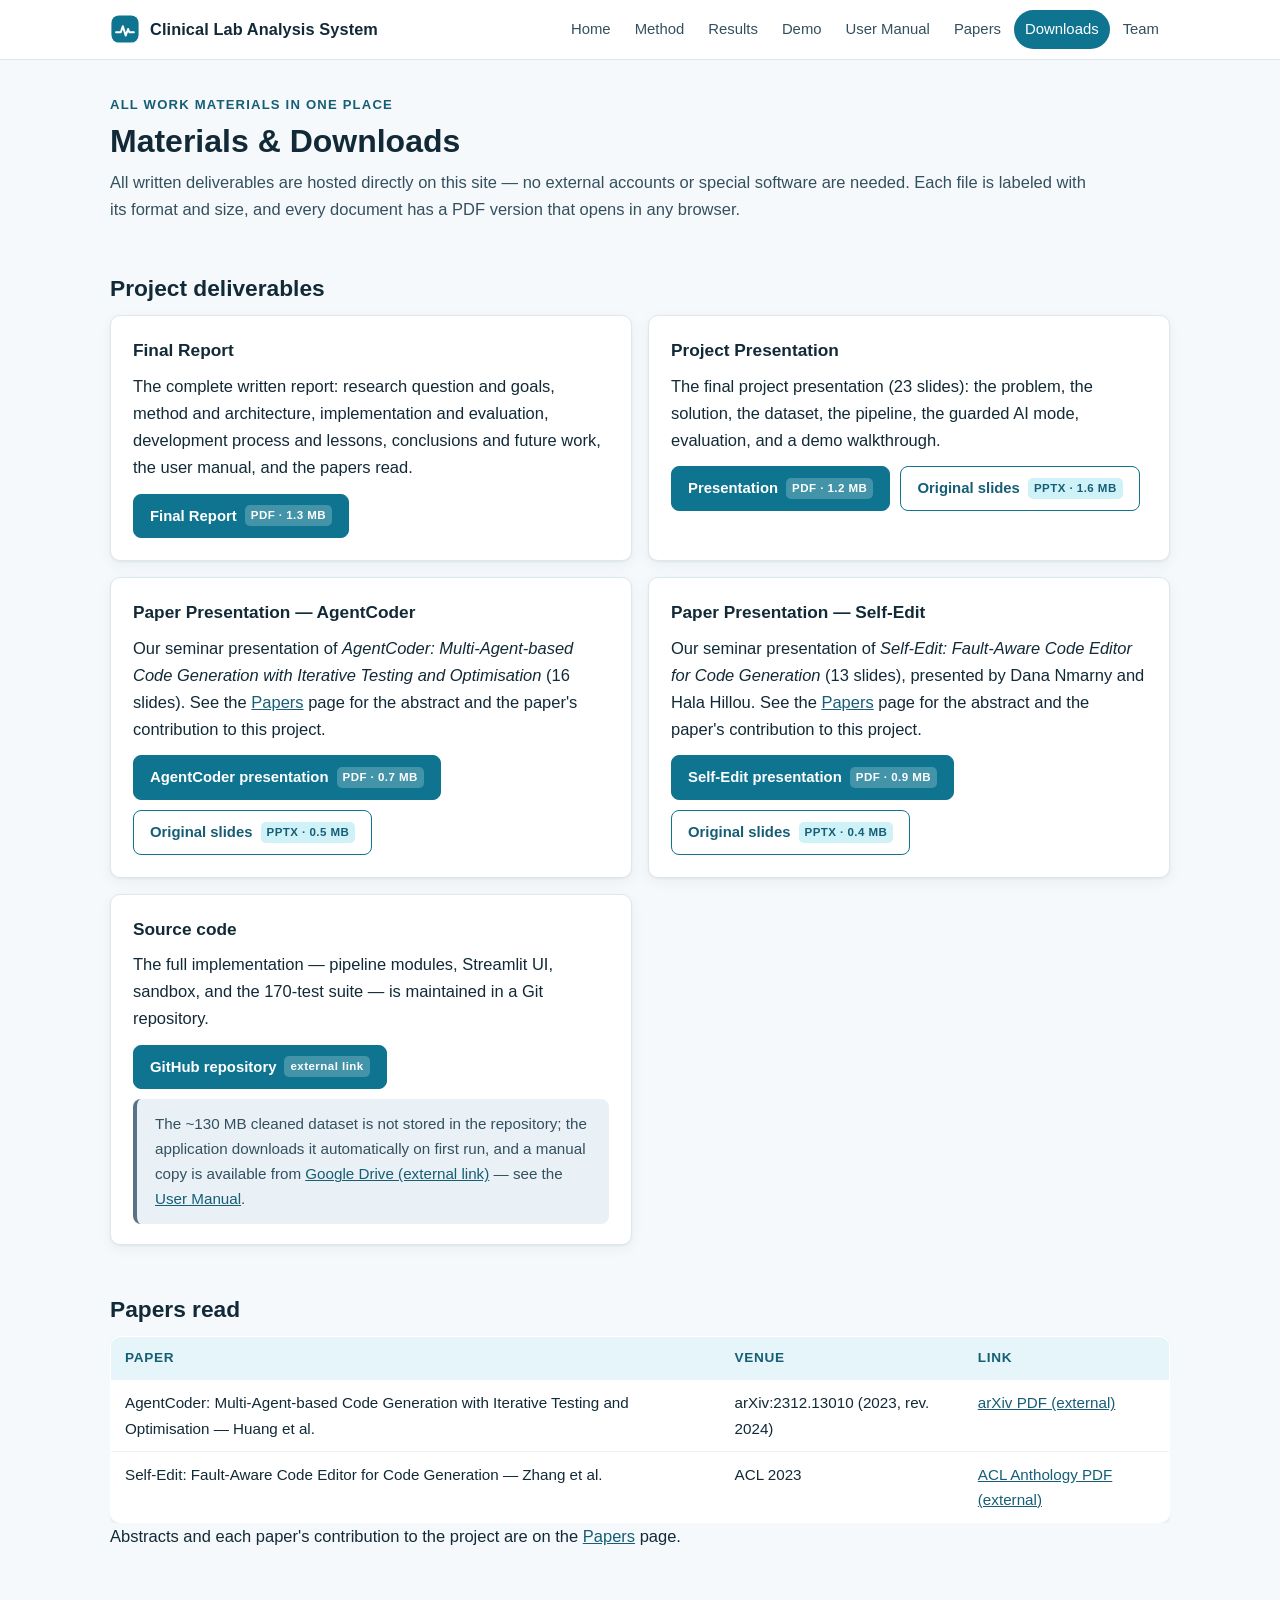
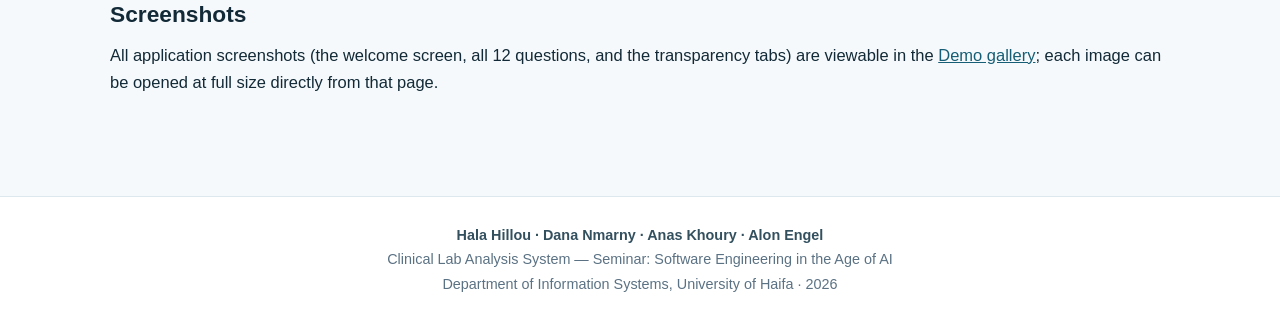
==== downloads.htm @ d929edc7 "Add the standalone course website for the Clinical Lab Analysis System 8 static pages (index.htm ent" ====
<!DOCTYPE html>
<html lang="en">
<head>
<meta charset="utf-8">
<meta name="viewport" content="width=device-width, initial-scale=1">
<title>Materials &amp; Downloads — Clinical Lab Analysis System</title>
<meta name="description" content="All project materials of the Clinical Lab Analysis System: the final report, all three presentations in PDF and PPTX, links to the papers, and the source-code repository.">
<link rel="icon" href="data:image/svg+xml,%3Csvg xmlns='http://www.w3.org/2000/svg' viewBox='0 0 32 32'%3E%3Crect x='1.5' y='1.5' width='29' height='29' rx='8' fill='%230e7490'/%3E%3Cpath d='M6.5 19.5h5l2.2-6.5 3 10 2.6-7 1.4 3.5h4.8' stroke='%23ffffff' stroke-width='2.1' stroke-linecap='round' stroke-linejoin='round' fill='none'/%3E%3C/svg%3E">
<link rel="stylesheet" href="assets/style.css">
</head>
<body>

<header class="site-header">
  <div class="header-inner">
    <a class="brand" href="index.htm" aria-label="Clinical Lab Analysis System — home">
      <svg width="30" height="30" viewBox="0 0 32 32" fill="none" aria-hidden="true">
        <rect x="1.5" y="1.5" width="29" height="29" rx="8" fill="#0e7490"/>
        <path d="M6.5 19.5h5l2.2-6.5 3 10 2.6-7 1.4 3.5h4.8" stroke="#ffffff" stroke-width="2.1" stroke-linecap="round" stroke-linejoin="round" fill="none"/>
      </svg>
      Clinical Lab Analysis System
    </a>
    <nav class="site-nav" aria-label="Main navigation">
      <a href="index.htm">Home</a>
      <a href="method.htm">Method</a>
      <a href="results.htm">Results</a>
      <a href="demo.htm">Demo</a>
      <a href="manual.htm">User Manual</a>
      <a href="papers.htm">Papers</a>
      <a href="downloads.htm" class="active">Downloads</a>
      <a href="team.htm">Team</a>
    </nav>
  </div>
</header>

<main>

  <section>
    <p class="kicker">All work materials in one place</p>
    <h1 class="page-title">Materials &amp; Downloads</h1>
    <p class="page-lead">All written deliverables are hosted directly on this site — no external accounts or special software are needed. Each file is labeled with its format and size, and every document has a PDF version that opens in any browser.</p>
  </section>

  <section>
    <h2>Project deliverables</h2>
    <div class="grid-2">
      <div class="card">
        <h3>Final Report</h3>
        <p>The complete written report: research question and goals, method and architecture, implementation and evaluation, development process and lessons, conclusions and future work, the user manual, and the papers read.</p>
        <div class="btn-row">
          <a class="btn" href="files/ClinicalLabAnalysisSystem_FinalReport.pdf">Final Report <span class="tag">PDF · 1.3 MB</span></a>
        </div>
      </div>
      <div class="card">
        <h3>Project Presentation</h3>
        <p>The final project presentation (23 slides): the problem, the solution, the dataset, the pipeline, the guarded AI mode, evaluation, and a demo walkthrough.</p>
        <div class="btn-row">
          <a class="btn" href="files/ClinicalLabAnalysisSystem_Presentation.pdf">Presentation <span class="tag">PDF · 1.2 MB</span></a>
          <a class="btn secondary" href="files/ClinicalLabAnalysisSystem_Presentation.pptx">Original slides <span class="tag">PPTX · 1.6 MB</span></a>
        </div>
      </div>
      <div class="card">
        <h3>Paper Presentation — AgentCoder</h3>
        <p>Our seminar presentation of <em>AgentCoder: Multi-Agent-based Code Generation with Iterative Testing and Optimisation</em> (16 slides). See the <a href="papers.htm">Papers</a> page for the abstract and the paper's contribution to this project.</p>
        <div class="btn-row">
          <a class="btn" href="files/AgentCoder_PaperPresentation.pdf">AgentCoder presentation <span class="tag">PDF · 0.7 MB</span></a>
          <a class="btn secondary" href="files/AgentCoder_PaperPresentation.pptx">Original slides <span class="tag">PPTX · 0.5 MB</span></a>
        </div>
      </div>
      <div class="card">
        <h3>Paper Presentation — Self-Edit</h3>
        <p>Our seminar presentation of <em>Self-Edit: Fault-Aware Code Editor for Code Generation</em> (13 slides), presented by Dana Nmarny and Hala Hillou. See the <a href="papers.htm">Papers</a> page for the abstract and the paper's contribution to this project.</p>
        <div class="btn-row">
          <a class="btn" href="files/SelfEdit_PaperPresentation.pdf">Self-Edit presentation <span class="tag">PDF · 0.9 MB</span></a>
          <a class="btn secondary" href="files/SelfEdit_PaperPresentation.pptx">Original slides <span class="tag">PPTX · 0.4 MB</span></a>
        </div>
      </div>
      <div class="card">
        <h3>Source code</h3>
        <p>The full implementation — pipeline modules, Streamlit UI, sandbox, and the 170-test suite — is maintained in a Git repository.</p>
        <div class="btn-row">
          <a class="btn" href="https://github.com/alonengel/seminar-project" target="_blank" rel="noopener">GitHub repository <span class="tag">external link</span></a>
        </div>
        <p style="margin-top:10px;" class="note">The ~130&nbsp;MB cleaned dataset is not stored in the repository; the application downloads it automatically on first run, and a manual copy is available from <a href="https://drive.google.com/file/d/1AwaAmPRDq_kqRmhaVAPwPAR4YpaEsElb/view" target="_blank" rel="noopener">Google Drive (external link)</a> — see the <a href="manual.htm">User Manual</a>.</p>
      </div>
    </div>
  </section>

  <section>
    <h2>Papers read</h2>
    <div class="table-wrap">
    <table class="data">
      <thead><tr><th scope="col">Paper</th><th scope="col">Venue</th><th scope="col">Link</th></tr></thead>
      <tbody>
        <tr>
          <td>AgentCoder: Multi-Agent-based Code Generation with Iterative Testing and Optimisation — Huang et al.</td>
          <td>arXiv:2312.13010 (2023, rev. 2024)</td>
          <td><a href="https://arxiv.org/pdf/2312.13010" target="_blank" rel="noopener">arXiv PDF (external)</a></td>
        </tr>
        <tr>
          <td>Self-Edit: Fault-Aware Code Editor for Code Generation — Zhang et al.</td>
          <td>ACL 2023</td>
          <td><a href="https://aclanthology.org/2023.acl-long.45.pdf" target="_blank" rel="noopener">ACL Anthology PDF (external)</a></td>
        </tr>
      </tbody>
    </table>
    </div>
    <p>Abstracts and each paper's contribution to the project are on the <a href="papers.htm">Papers</a> page.</p>
  </section>

  <section>
    <h2>Screenshots</h2>
    <p>All application screenshots (the welcome screen, all 12 questions, and the transparency tabs) are viewable in the <a href="demo.htm">Demo gallery</a>; each image can be opened at full size directly from that page.</p>
  </section>

</main>

<footer class="site-footer">
  <div><span class="names">Hala Hillou · Dana Nmarny · Anas Khoury · Alon Engel</span></div>
  <div>Clinical Lab Analysis System — Seminar: Software Engineering in the Age of AI</div>
  <div>Department of Information Systems, University of Haifa · 2026</div>
</footer>

</body>
</html>
---- assets/style.css ----
/* Clinical Lab Analysis System — course website
   Clean clinical light theme. Self-contained: system fonts only, no external requests. */

:root {
  --bg: #f6f9fb;
  --surface: #ffffff;
  --ink: #122a37;
  --ink-2: #33505f;
  --muted: #5b7284;
  --line: #dde7ee;
  --line-soft: #e9f1f6;
  --accent: #0e7490;        /* clinical teal-blue */
  --accent-strong: #155e75;
  --accent-soft: #e6f5f9;
  --accent-chip: #cff1f8;
  --good: #15803d;
  --good-soft: #eaf7ef;
  --warn: #b45309;
  --code-bg: #f1f5f9;
  --shadow: 0 1px 2px rgba(18, 42, 55, 0.06), 0 4px 14px rgba(18, 42, 55, 0.05);
  --radius: 10px;
}

* { box-sizing: border-box; }

html { scroll-behavior: smooth; }

body {
  margin: 0;
  background: var(--bg);
  color: var(--ink);
  font-family: -apple-system, BlinkMacSystemFont, "Segoe UI", Roboto, "Helvetica Neue", Arial, sans-serif;
  font-size: 16.5px;
  line-height: 1.65;
}

/* ---------- Header & navigation ---------- */

.site-header {
  position: sticky;
  top: 0;
  z-index: 50;
  background: rgba(255, 255, 255, 0.96);
  border-bottom: 1px solid var(--line);
  backdrop-filter: blur(6px);
}

.header-inner {
  max-width: 1100px;
  margin: 0 auto;
  padding: 10px 20px;
  display: flex;
  align-items: center;
  gap: 18px;
  flex-wrap: wrap;
}

.brand {
  display: flex;
  align-items: center;
  gap: 10px;
  text-decoration: none;
  color: var(--ink);
  font-weight: 700;
  font-size: 1.02rem;
  letter-spacing: 0.1px;
  white-space: nowrap;
}

.brand svg { flex: none; }

.site-nav {
  display: flex;
  flex-wrap: wrap;
  gap: 2px;
  margin-left: auto;
}

.site-nav a {
  text-decoration: none;
  color: var(--ink-2);
  font-size: 0.93rem;
  font-weight: 500;
  padding: 7px 11px;
  border-radius: 999px;
}

.site-nav a:hover { background: var(--accent-soft); color: var(--accent-strong); }

.site-nav a.active {
  background: var(--accent);
  color: #ffffff;
}

.site-nav a:focus-visible,
a:focus-visible,
button:focus-visible,
summary:focus-visible {
  outline: 3px solid var(--accent);
  outline-offset: 2px;
}

/* ---------- Layout ---------- */

main {
  max-width: 1100px;
  margin: 0 auto;
  padding: 34px 20px 56px;
}

section { margin: 0 0 44px; }

.page-title { margin: 6px 0 4px; font-size: 2rem; line-height: 1.25; }
.page-lead { color: var(--ink-2); max-width: 62rem; margin-top: 8px; }

.kicker {
  color: var(--accent-strong);
  font-weight: 700;
  font-size: 0.82rem;
  text-transform: uppercase;
  letter-spacing: 0.09em;
  margin: 0;
}

h2 {
  font-size: 1.42rem;
  line-height: 1.3;
  margin: 0 0 12px;
  padding-top: 6px;
}

h3 { font-size: 1.08rem; margin: 22px 0 8px; }

p { margin: 0 0 12px; }

ul, ol { margin: 0 0 14px; padding-left: 24px; }
li { margin-bottom: 6px; }

a { color: var(--accent-strong); }

hr.sep { border: 0; border-top: 1px solid var(--line); margin: 34px 0; }

/* ---------- Hero (home) ---------- */

.hero { padding: 12px 0 6px; }

.hero h1 {
  font-size: clamp(1.9rem, 4.4vw, 2.7rem);
  line-height: 1.16;
  margin: 10px 0 10px;
}

.hero .subtitle {
  font-size: 1.13rem;
  color: var(--ink-2);
  max-width: 56rem;
  margin: 0 0 14px;
}

.team-line { color: var(--ink-2); margin-bottom: 14px; }
.team-line strong { color: var(--ink); }

.chips { display: flex; flex-wrap: wrap; gap: 8px; margin: 4px 0 8px; padding: 0; list-style: none; }

.chip {
  background: var(--accent-chip);
  color: var(--accent-strong);
  border-radius: 999px;
  padding: 4px 12px;
  font-size: 0.84rem;
  font-weight: 600;
}

.chip.neutral { background: var(--line-soft); color: var(--ink-2); }

/* ---------- Callouts ---------- */

.callout {
  background: var(--accent-soft);
  border-left: 4px solid var(--accent);
  border-radius: 8px;
  padding: 16px 20px;
  margin: 18px 0;
}

.callout .label {
  font-size: 0.8rem;
  font-weight: 700;
  text-transform: uppercase;
  letter-spacing: 0.08em;
  color: var(--accent-strong);
  margin: 0 0 6px;
}

.callout p:last-child { margin-bottom: 0; }

.note {
  background: var(--line-soft);
  border-left: 4px solid var(--muted);
  border-radius: 8px;
  padding: 12px 18px;
  margin: 14px 0;
  color: var(--ink-2);
  font-size: 0.95rem;
}

/* ---------- Stat tiles ---------- */

.stats-row {
  display: grid;
  grid-template-columns: repeat(4, 1fr);
  gap: 14px;
  margin: 22px 0;
}

.stat {
  background: var(--surface);
  border: 1px solid var(--line);
  border-radius: var(--radius);
  box-shadow: var(--shadow);
  padding: 16px 18px;
}

.stat .value {
  font-size: 1.65rem;
  font-weight: 750;
  letter-spacing: -0.01em;
  color: var(--ink);
  line-height: 1.2;
}

.stat .label { color: var(--muted); font-size: 0.88rem; margin-top: 3px; }

/* ---------- Cards & grids ---------- */

.grid-2 { display: grid; grid-template-columns: 1fr 1fr; gap: 16px; }
.grid-3 { display: grid; grid-template-columns: repeat(3, 1fr); gap: 16px; }

.card {
  background: var(--surface);
  border: 1px solid var(--line);
  border-radius: var(--radius);
  box-shadow: var(--shadow);
  padding: 20px 22px;
}

.card h3 { margin-top: 0; }
.card p:last-child { margin-bottom: 0; }

a.card-link {
  display: block;
  text-decoration: none;
  color: inherit;
  transition: border-color 120ms ease, transform 120ms ease;
}

a.card-link:hover { border-color: var(--accent); transform: translateY(-2px); }

a.card-link .go { color: var(--accent-strong); font-weight: 600; font-size: 0.92rem; }

/* ---------- Buttons ---------- */

.btn-row { display: flex; flex-wrap: wrap; gap: 10px; margin: 12px 0 2px; }

.btn {
  display: inline-flex;
  align-items: center;
  gap: 8px;
  background: var(--accent);
  color: #ffffff;
  text-decoration: none;
  font-weight: 600;
  font-size: 0.93rem;
  padding: 9px 16px;
  border-radius: 8px;
  border: 1px solid var(--accent);
}

.btn:hover { background: var(--accent-strong); border-color: var(--accent-strong); }

.btn.secondary {
  background: var(--surface);
  color: var(--accent-strong);
  border: 1px solid var(--accent);
}

.btn.secondary:hover { background: var(--accent-soft); }

.btn .tag {
  background: rgba(255, 255, 255, 0.22);
  border-radius: 5px;
  font-size: 0.72rem;
  font-weight: 700;
  padding: 1px 6px;
  letter-spacing: 0.04em;
}

.btn.secondary .tag { background: var(--accent-chip); color: var(--accent-strong); }

/* ---------- Figures & gallery ---------- */

figure {
  margin: 18px 0;
  background: var(--surface);
  border: 1px solid var(--line);
  border-radius: var(--radius);
  box-shadow: var(--shadow);
  padding: 12px;
}

figure img {
  display: block;
  width: 100%;
  height: auto;
  border-radius: 6px;
  border: 1px solid var(--line-soft);
}

figcaption {
  color: var(--muted);
  font-size: 0.9rem;
  padding: 10px 4px 2px;
  line-height: 1.5;
}

figcaption strong { color: var(--ink-2); }

.gallery { display: grid; grid-template-columns: 1fr 1fr; gap: 16px; }
.gallery figure { margin: 0; }

/* ---------- Tables ---------- */

.table-wrap { overflow-x: auto; }

table.data {
  width: 100%;
  border-collapse: collapse;
  background: var(--surface);
  border: 1px solid var(--line);
  border-radius: var(--radius);
  box-shadow: var(--shadow);
  overflow: hidden;
  font-size: 0.95rem;
}

table.data th, table.data td {
  text-align: left;
  padding: 10px 14px;
  border-bottom: 1px solid var(--line-soft);
  vertical-align: top;
}

table.data th {
  background: var(--accent-soft);
  color: var(--accent-strong);
  font-size: 0.85rem;
  text-transform: uppercase;
  letter-spacing: 0.05em;
}

table.data tr:last-child td { border-bottom: 0; }

.badge-pass {
  color: var(--good);
  background: var(--good-soft);
  font-weight: 700;
  font-size: 0.82rem;
  border-radius: 999px;
  padding: 2px 10px;
  white-space: nowrap;
}

/* Coverage bar (sequential, single hue) */
.covbar {
  position: relative;
  background: var(--line-soft);
  border-radius: 999px;
  height: 10px;
  min-width: 130px;
  overflow: hidden;
}

.covbar > span {
  position: absolute;
  inset: 0 auto 0 0;
  background: var(--accent);
  border-radius: 999px;
}

td.covcell { min-width: 190px; }
.covnum { font-variant-numeric: tabular-nums; font-weight: 600; color: var(--ink-2); padding-right: 10px; }

/* ---------- Code ---------- */

code, pre {
  font-family: ui-monospace, "Cascadia Code", "Segoe UI Mono", Consolas, Menlo, monospace;
  font-size: 0.9em;
}

code {
  background: var(--code-bg);
  border-radius: 5px;
  padding: 1px 6px;
  color: var(--ink);
}

pre {
  background: var(--code-bg);
  border: 1px solid var(--line);
  border-radius: 8px;
  padding: 14px 16px;
  overflow-x: auto;
  line-height: 1.55;
}

pre code { background: none; padding: 0; }

/* ---------- Pipeline diagram ---------- */

.pipeline-wrap {
  background: var(--surface);
  border: 1px solid var(--line);
  border-radius: var(--radius);
  box-shadow: var(--shadow);
  padding: 18px;
  overflow-x: auto;
}

.pipeline-wrap svg { display: block; margin: 0 auto; min-width: 640px; }

/* ---------- Accordions (no JS needed) ---------- */

details.challenge {
  background: var(--surface);
  border: 1px solid var(--line);
  border-radius: var(--radius);
  box-shadow: var(--shadow);
  padding: 0;
  margin: 0 0 12px;
}

details.challenge summary {
  cursor: pointer;
  font-weight: 650;
  padding: 14px 18px;
  color: var(--ink);
  list-style-position: inside;
}

details.challenge[open] summary { border-bottom: 1px solid var(--line-soft); }

details.challenge .body { padding: 12px 18px 16px; }
details.challenge .body p:last-child { margin-bottom: 0; }

/* ---------- Timeline ---------- */

ol.timeline { list-style: none; padding: 0; margin: 16px 0; position: relative; }

ol.timeline::before {
  content: "";
  position: absolute;
  left: 15px;
  top: 8px;
  bottom: 8px;
  width: 2px;
  background: var(--line);
}

ol.timeline li {
  position: relative;
  padding: 0 0 18px 46px;
}

ol.timeline li::before {
  content: "";
  position: absolute;
  left: 8px;
  top: 6px;
  width: 16px;
  height: 16px;
  border-radius: 50%;
  background: var(--surface);
  border: 3px solid var(--accent);
}

ol.timeline li strong { display: block; }

/* ---------- Team ---------- */

.member .role { color: var(--muted); font-size: 0.9rem; }

/* ---------- Footer ---------- */

.site-footer {
  border-top: 1px solid var(--line);
  background: var(--surface);
  color: var(--muted);
  font-size: 0.9rem;
  text-align: center;
  padding: 26px 20px 30px;
  line-height: 1.7;
}

.site-footer .names { color: var(--ink-2); font-weight: 600; }

/* ---------- Responsive ---------- */

@media (max-width: 920px) {
  .stats-row { grid-template-columns: 1fr 1fr; }
  .grid-3 { grid-template-columns: 1fr 1fr; }
}

@media (max-width: 640px) {
  body { font-size: 16px; }
  .grid-2, .grid-3, .gallery { grid-template-columns: 1fr; }
  .site-nav { margin-left: 0; }
  .page-title { font-size: 1.6rem; }
}

@media print {
  .site-header, .btn-row { display: none; }
  body { background: #ffffff; }
  .card, figure, table.data, .stat { box-shadow: none; }
}
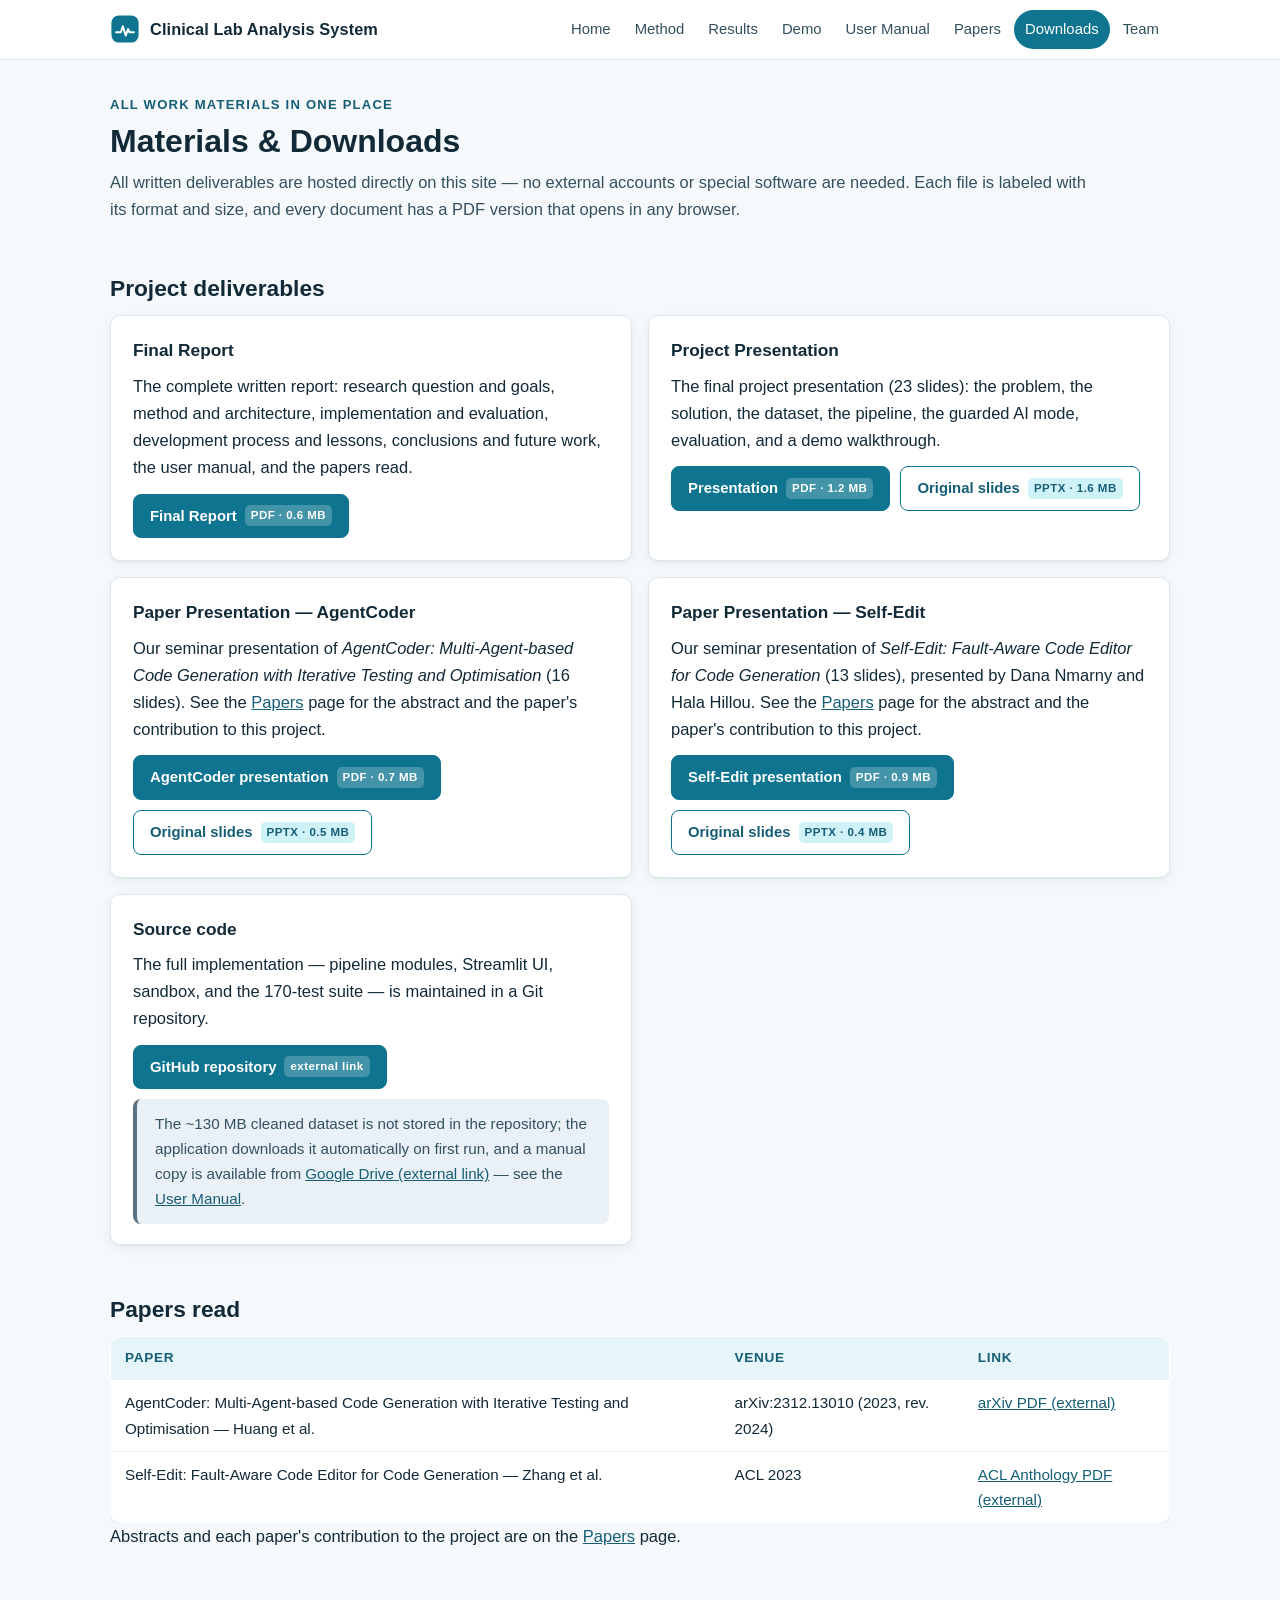
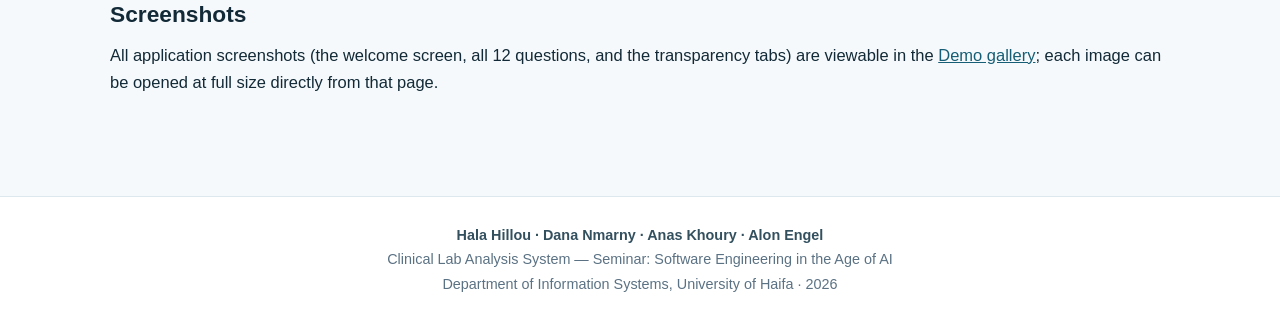
==== commit 059cd5bc: "Update the final report to the team's revised version Author names now appear natively on the cover," ====
--- a/downloads.htm
+++ b/downloads.htm
@@ -47,7 +47,7 @@
         <h3>Final Report</h3>
         <p>The complete written report: research question and goals, method and architecture, implementation and evaluation, development process and lessons, conclusions and future work, the user manual, and the papers read.</p>
         <div class="btn-row">
-          <a class="btn" href="files/ClinicalLabAnalysisSystem_FinalReport.pdf">Final Report <span class="tag">PDF · 1.3 MB</span></a>
+          <a class="btn" href="files/ClinicalLabAnalysisSystem_FinalReport.pdf">Final Report <span class="tag">PDF · 0.6 MB</span></a>
         </div>
       </div>
       <div class="card">
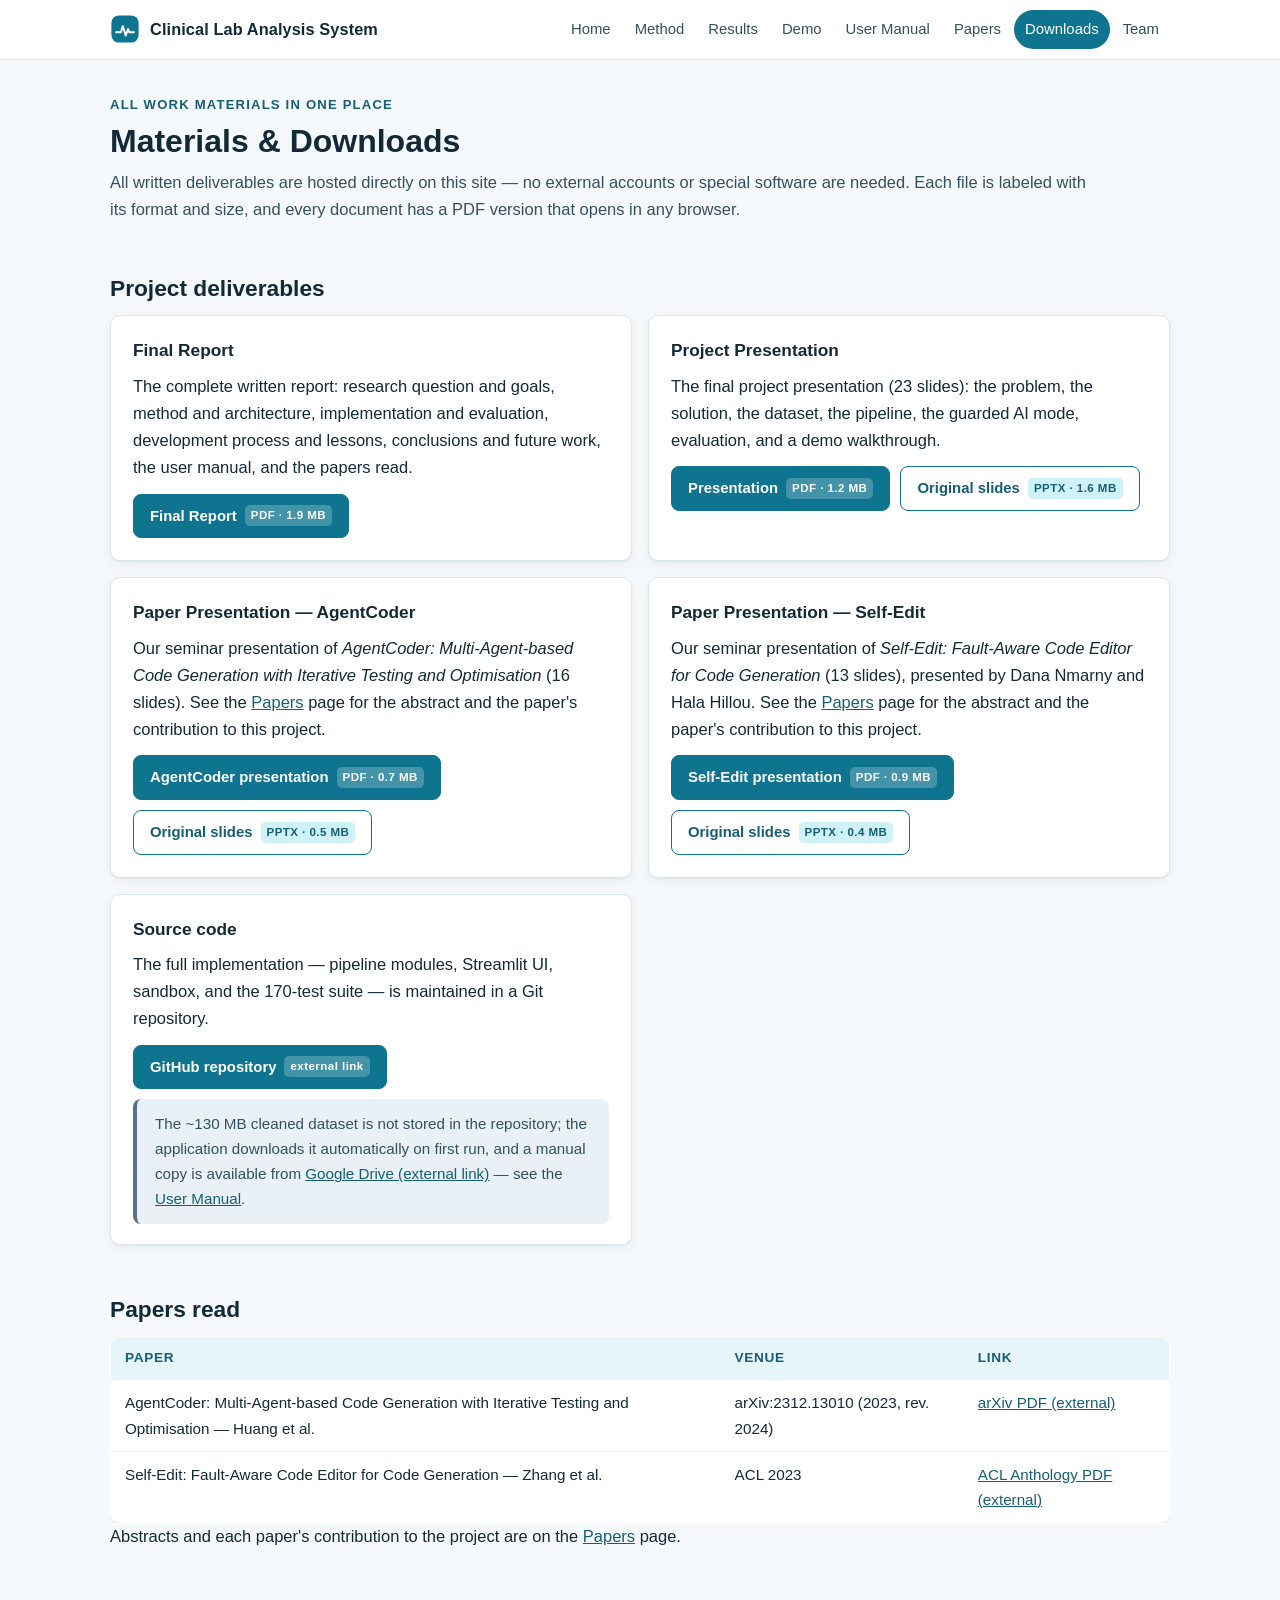
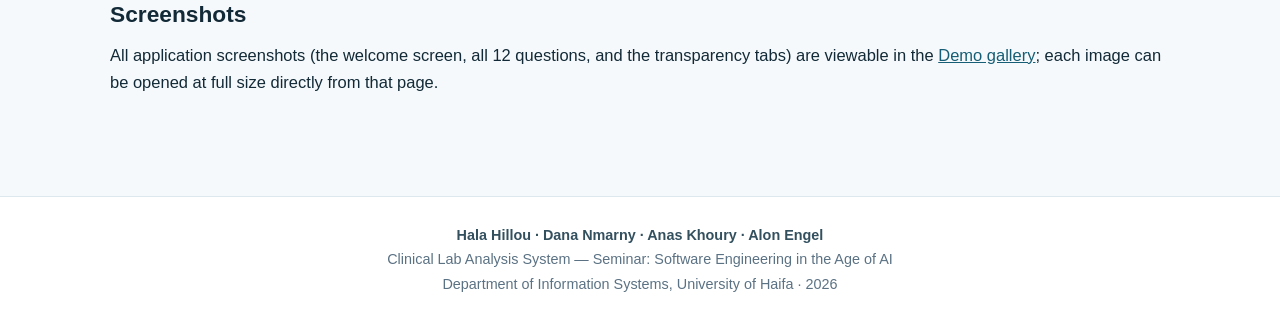
==== commit 59ae2f3d: "Adopt the team's final report revision Swap in the report exported from the team's own edit (single " ====
--- a/downloads.htm
+++ b/downloads.htm
@@ -47,7 +47,7 @@
         <h3>Final Report</h3>
         <p>The complete written report: research question and goals, method and architecture, implementation and evaluation, development process and lessons, conclusions and future work, the user manual, and the papers read.</p>
         <div class="btn-row">
-          <a class="btn" href="files/ClinicalLabAnalysisSystem_FinalReport.pdf">Final Report <span class="tag">PDF · 0.6 MB</span></a>
+          <a class="btn" href="files/ClinicalLabAnalysisSystem_FinalReport.pdf">Final Report <span class="tag">PDF · 1.9 MB</span></a>
         </div>
       </div>
       <div class="card">
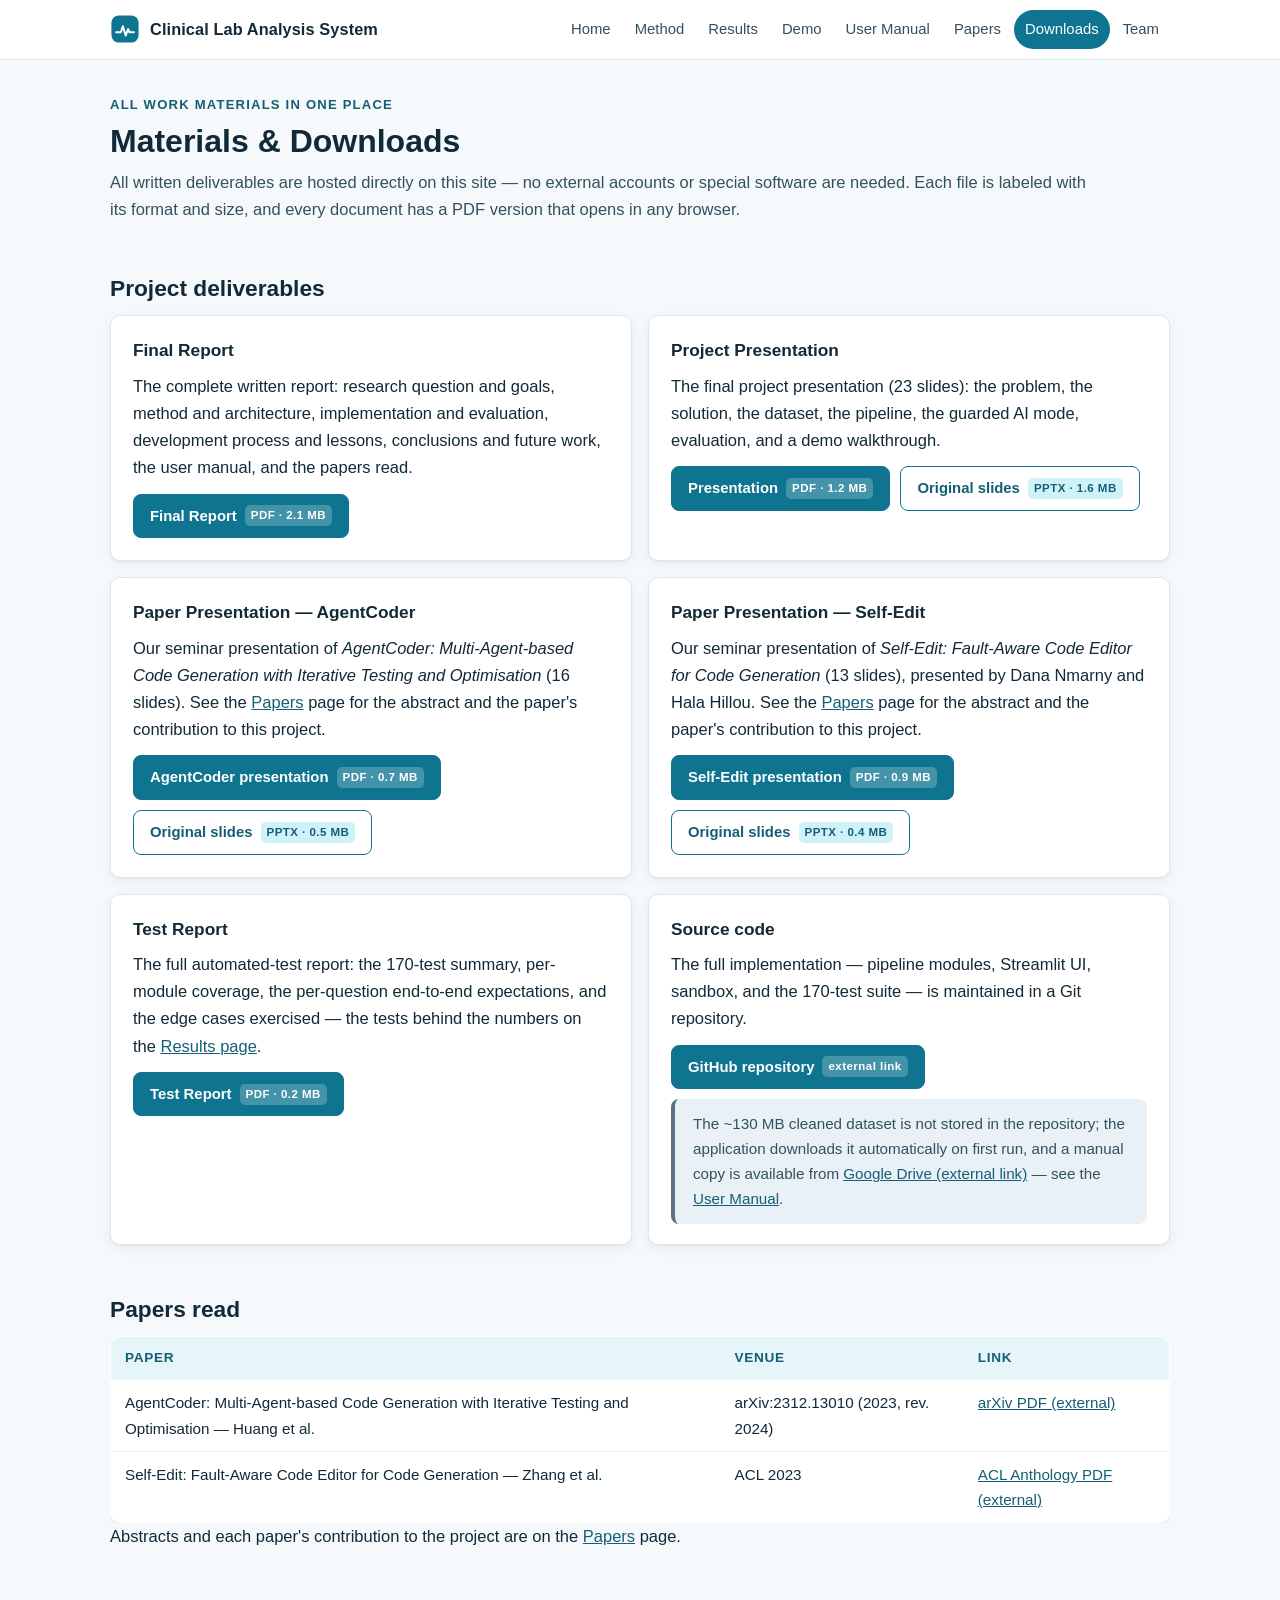
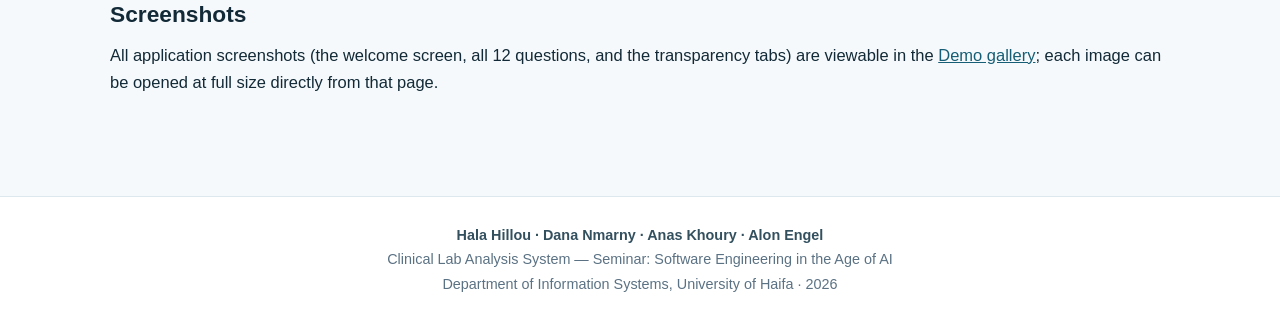
==== commit b518c67e: "Address the professor's meeting feedback across report and site Report (33 pages): Appendix A docume" ====
--- a/downloads.htm
+++ b/downloads.htm
@@ -47,7 +47,7 @@
         <h3>Final Report</h3>
         <p>The complete written report: research question and goals, method and architecture, implementation and evaluation, development process and lessons, conclusions and future work, the user manual, and the papers read.</p>
         <div class="btn-row">
-          <a class="btn" href="files/ClinicalLabAnalysisSystem_FinalReport.pdf">Final Report <span class="tag">PDF · 1.9 MB</span></a>
+          <a class="btn" href="files/ClinicalLabAnalysisSystem_FinalReport.pdf">Final Report <span class="tag">PDF · 2.1 MB</span></a>
         </div>
       </div>
       <div class="card">
@@ -72,6 +72,13 @@
         <div class="btn-row">
           <a class="btn" href="files/SelfEdit_PaperPresentation.pdf">Self-Edit presentation <span class="tag">PDF · 0.9 MB</span></a>
           <a class="btn secondary" href="files/SelfEdit_PaperPresentation.pptx">Original slides <span class="tag">PPTX · 0.4 MB</span></a>
+        </div>
+      </div>
+      <div class="card">
+        <h3>Test Report</h3>
+        <p>The full automated-test report: the 170-test summary, per-module coverage, the per-question end-to-end expectations, and the edge cases exercised — the tests behind the numbers on the <a href="results.htm">Results page</a>.</p>
+        <div class="btn-row">
+          <a class="btn" href="files/ClinicalLabAnalysisSystem_TestReport.pdf">Test Report <span class="tag">PDF · 0.2 MB</span></a>
         </div>
       </div>
       <div class="card">
